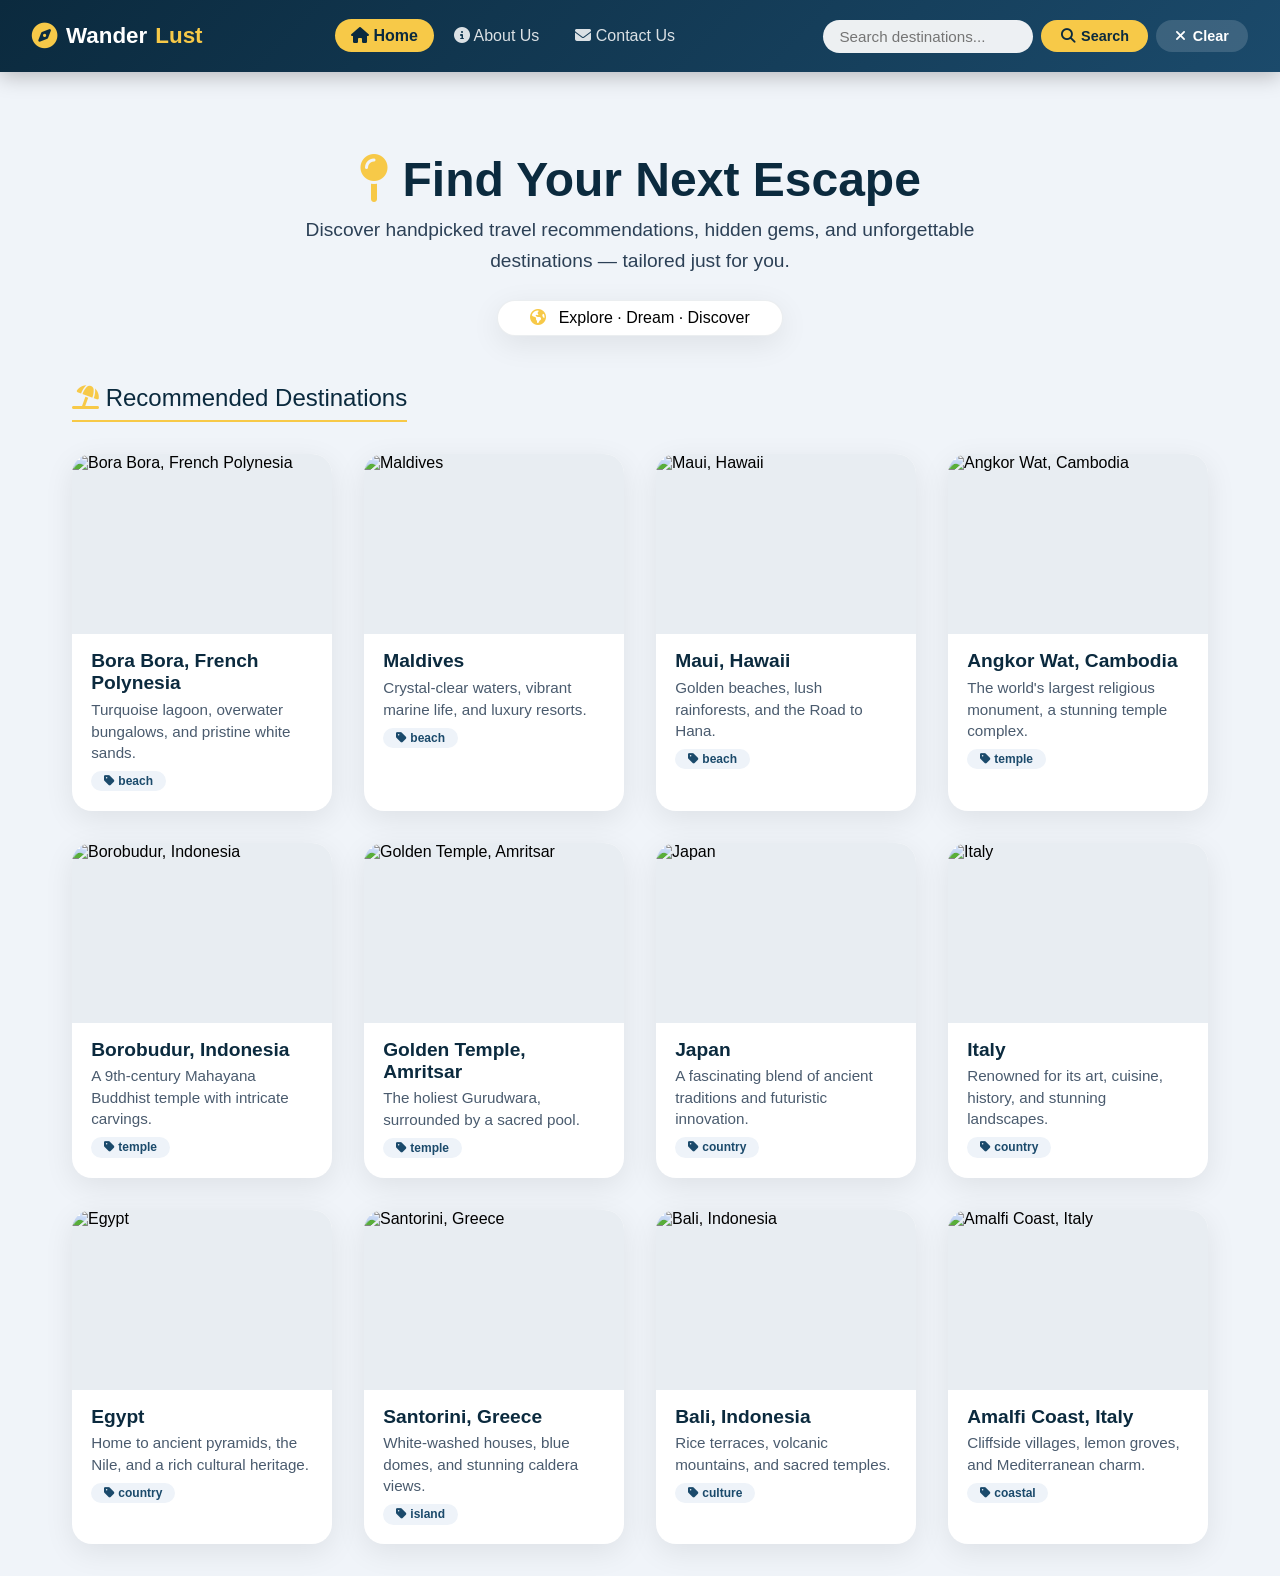
==== index.html @ 75b576cb "Add travel recommendation web application" ====
<!DOCTYPE html>
<html lang="en">
<head>
  <meta charset="UTF-8" />
  <meta name="viewport" content="width=device-width, initial-scale=1.0" />
  <title>WanderLust — Travel Recommendations</title>
  <!-- Font Awesome for icons -->
  <link rel="stylesheet" href="https://cdnjs.cloudflare.com/ajax/libs/font-awesome/6.5.0/css/all.min.css" />
  <style>
    /* ---------- Reset & Base ---------- */
    * { margin: 0; padding: 0; box-sizing: border-box; font-family: 'Segoe UI', Tahoma, Geneva, Verdana, sans-serif; }
    body { background: #f0f4f9; min-height: 100vh; }

    /* ---------- Navigation ---------- */
    .navbar {
      background: linear-gradient(135deg, #0b2a3e 0%, #1b4a6b 100%);
      padding: 0 2rem;
      height: 72px;
      display: flex;
      align-items: center;
      justify-content: space-between;
      box-shadow: 0 4px 20px rgba(0,0,0,0.25);
      position: sticky;
      top: 0;
      z-index: 100;
      flex-wrap: nowrap;
      gap: 1rem;
    }
    .brand {
      display: flex;
      align-items: center;
      gap: 0.5rem;
      color: #fff;
      font-size: 1.4rem;
      font-weight: 700;
      white-space: nowrap;
      flex-shrink: 0;
    }
    .brand i { color: #f7c948; font-size: 1.6rem; }
    .brand span { color: #f7c948; }

    .nav-links {
      display: flex;
      align-items: center;
      gap: 0.25rem;
      list-style: none;
      flex-shrink: 0;
    }
    .nav-links li a {
      color: rgba(255,255,255,0.85);
      text-decoration: none;
      font-size: 1rem;
      font-weight: 500;
      padding: 0.5rem 1rem;
      border-radius: 30px;
      transition: all 0.25s ease;
      cursor: pointer;
      white-space: nowrap;
    }
    .nav-links li a:hover,
    .nav-links li a.active {
      background: #f7c948;
      color: #0b2a3e;
      font-weight: 600;
    }

    .search-area {
      display: flex;
      align-items: center;
      gap: 0.5rem;
      flex-shrink: 0;
      flex-wrap: nowrap;
    }
    .search-area input {
      padding: 0.5rem 1rem;
      border: none;
      border-radius: 30px;
      font-size: 0.95rem;
      width: 210px;
      background: rgba(255,255,255,0.92);
      outline: 2px solid transparent;
      transition: all 0.3s ease;
      color: #1e2a3a;
    }
    .search-area input:focus {
      outline: 2px solid #f7c948;
      background: #ffffff;
      box-shadow: 0 0 12px rgba(247,201,72,0.35);
    }
    .search-area button {
      padding: 0.5rem 1.2rem;
      border: none;
      border-radius: 30px;
      font-size: 0.9rem;
      font-weight: 600;
      cursor: pointer;
      transition: all 0.25s ease;
      white-space: nowrap;
      display: flex;
      align-items: center;
      gap: 0.4rem;
    }
    .btn-search {
      background: #f7c948;
      color: #0b2a3e;
    }
    .btn-search:hover {
      background: #ffd966;
      transform: scale(1.04);
      box-shadow: 0 4px 14px rgba(247,201,72,0.4);
    }
    .btn-clear {
      background: rgba(255,255,255,0.15);
      color: #ffffff;
      border: 1px solid rgba(255,255,255,0.25);
    }
    .btn-clear:hover {
      background: rgba(255,255,255,0.28);
      transform: scale(1.04);
    }

    /* ---------- Page Sections ---------- */
    .page {
      display: none;
      max-width: 1200px;
      margin: 2rem auto;
      padding: 0 2rem;
    }
    .page.active { display: block; }

    .hero {
      text-align: center;
      padding: 3rem 0;
    }
    .hero h1 {
      font-size: 3rem;
      color: #0b2a3e;
      margin-bottom: 0.5rem;
      font-weight: 800;
    }
    .hero h1 i { color: #f7c948; }
    .hero p {
      font-size: 1.2rem;
      color: #2c4056;
      max-width: 700px;
      margin: 0 auto 1.5rem;
      line-height: 1.6;
    }
    .hero .tag {
      background: #ffffff;
      padding: 0.5rem 2rem;
      border-radius: 40px;
      box-shadow: 0 8px 30px rgba(0,0,0,0.08);
      display: inline-block;
      border: 1px solid rgba(11,42,62,0.08);
    }
    .hero .tag i { color: #f7c948; margin-right: 0.5rem; }

    /* About & Contact */
    .about-grid, .contact-grid {
      display: grid;
      grid-template-columns: 1fr 1fr;
      gap: 2rem;
      margin-top: 2rem;
    }
    .about-card, .contact-card {
      background: white;
      padding: 2rem;
      border-radius: 20px;
      box-shadow: 0 8px 30px rgba(0,0,0,0.06);
    }
    .about-card h3, .contact-card h3 {
      color: #0b2a3e;
      margin-bottom: 0.5rem;
      font-size: 1.5rem;
    }
    .about-card p, .contact-card p {
      color: #4a5b6e;
      line-height: 1.6;
    }
    .contact-card a {
      color: #1b4a6b;
      text-decoration: none;
      font-weight: 600;
    }
    .contact-card a:hover { text-decoration: underline; }

    /* Results Grid */
    .results-grid {
      display: grid;
      grid-template-columns: repeat(auto-fill, minmax(260px, 1fr));
      gap: 2rem;
      margin-top: 1.5rem;
    }
    .result-card {
      background: white;
      border-radius: 20px;
      overflow: hidden;
      box-shadow: 0 8px 30px rgba(0,0,0,0.08);
      transition: transform 0.2s ease, box-shadow 0.2s ease;
    }
    .result-card:hover {
      transform: translateY(-6px);
      box-shadow: 0 12px 40px rgba(0,0,0,0.15);
    }
    .result-card img {
      width: 100%;
      height: 180px;
      object-fit: cover;
      display: block;
      background: #e8edf2;
    }
    .result-card .card-body {
      padding: 1rem 1.2rem 1.2rem;
    }
    .result-card .card-body h3 {
      font-size: 1.2rem;
      color: #0b2a3e;
      margin-bottom: 0.3rem;
    }
    .result-card .card-body p {
      font-size: 0.95rem;
      color: #4a5b6e;
      line-height: 1.4;
    }
    .result-card .card-body .tag {
      display: inline-block;
      background: #eef3f9;
      padding: 0.2rem 0.8rem;
      border-radius: 30px;
      font-size: 0.75rem;
      font-weight: 600;
      color: #1b4a6b;
      margin-top: 0.5rem;
    }
    .no-results {
      text-align: center;
      padding: 3rem 0;
      font-size: 1.2rem;
      color: #4a5b6e;
    }
    .no-results i {
      font-size: 2.5rem;
      color: #b0c4d8;
      margin-bottom: 0.5rem;
      display: block;
    }

    .section-title {
      color: #0b2a3e;
      font-weight: 300;
      border-bottom: 2px solid #f7c948;
      padding-bottom: 0.5rem;
      display: inline-block;
      margin-bottom: 0.5rem;
    }

    /* Responsive */
    @media (max-width: 820px) {
      .navbar {
        padding: 0 1rem;
        height: auto;
        min-height: 72px;
        flex-wrap: wrap;
        gap: 0.6rem;
        justify-content: center;
      }
      .brand { flex: 0 0 100%; justify-content: center; }
      .nav-links { flex-wrap: wrap; justify-content: center; gap: 0.1rem; }
      .nav-links li a { font-size: 0.9rem; padding: 0.4rem 0.8rem; }
      .search-area { flex-wrap: wrap; justify-content: center; width: 100%; gap: 0.4rem; }
      .search-area input { width: 100%; max-width: 260px; }
      .search-area button { padding: 0.4rem 1rem; font-size: 0.85rem; }
      .about-grid, .contact-grid { grid-template-columns: 1fr; }
      .hero h1 { font-size: 2.2rem; }
    }
    @media (max-width: 480px) {
      .nav-links li a { font-size: 0.8rem; padding: 0.3rem 0.6rem; }
    }
  </style>
</head>
<body>

<!-- ==================== NAVIGATION ==================== -->
<nav class="navbar">
  <div class="brand">
    <i class="fas fa-compass"></i> Wander<span>Lust</span>
  </div>
  <ul class="nav-links">
    <li><a class="active" data-page="home"><i class="fas fa-home"></i> Home</a></li>
    <li><a data-page="about"><i class="fas fa-info-circle"></i> About Us</a></li>
    <li><a data-page="contact"><i class="fas fa-envelope"></i> Contact Us</a></li>
  </ul>
  <div class="search-area">
    <input type="text" id="searchInput" placeholder="Search destinations..." />
    <button class="btn-search" id="searchBtn"><i class="fas fa-search"></i> Search</button>
    <button class="btn-clear" id="clearBtn"><i class="fas fa-times"></i> Clear</button>
  </div>
</nav>

<!-- ==================== HOME PAGE ==================== -->
<div id="page-home" class="page active">
  <div class="hero">
    <h1><i class="fas fa-map-pin"></i> Find Your Next Escape</h1>
    <p>
      Discover handpicked travel recommendations, hidden gems, and
      unforgettable destinations — tailored just for you.
    </p>
    <div class="tag">
      <i class="fas fa-globe-americas"></i> Explore · Dream · Discover
    </div>
  </div>
  <div>
    <h2 class="section-title"><i class="fas fa-umbrella-beach" style="color:#f7c948;"></i> Recommended Destinations</h2>
    <div id="resultsGrid" class="results-grid"></div>
    <div id="noResults" class="no-results" style="display:none;">
      <i class="fas fa-sad-tear"></i> No destinations match your search.
    </div>
  </div>
</div>

<!-- ==================== ABOUT PAGE ==================== -->
<div id="page-about" class="page">
  <h2 class="section-title"><i class="fas fa-info-circle" style="color:#f7c948;"></i> About Us</h2>
  <div class="about-grid">
    <div class="about-card">
      <h3><i class="fas fa-bullseye" style="color:#f7c948;"></i> Our Mission</h3>
      <p>We believe travel is the best education. Our mission is to curate authentic, inspiring, and diverse travel recommendations so you can explore the world with confidence.</p>
    </div>
    <div class="about-card">
      <h3><i class="fas fa-heart" style="color:#f7c948;"></i> What We Do</h3>
      <p>From tropical beaches to ancient temples and vibrant cities, we handpick destinations that offer unique culture, stunning landscapes, and unforgettable experiences.</p>
    </div>
    <div class="about-card">
      <h3><i class="fas fa-users" style="color:#f7c948;"></i> Our Team</h3>
      <p>We are a passionate group of travelers, writers, and photographers who have explored over 50 countries. We share our insider tips to help you travel smarter.</p>
    </div>
    <div class="about-card">
      <h3><i class="fas fa-globe" style="color:#f7c948;"></i> Sustainability</h3>
      <p>We promote responsible travel that supports local communities and preserves the environment. Every recommendation considers ecological and cultural impact.</p>
    </div>
  </div>
</div>

<!-- ==================== CONTACT PAGE ==================== -->
<div id="page-contact" class="page">
  <h2 class="section-title"><i class="fas fa-envelope" style="color:#f7c948;"></i> Contact Us</h2>
  <div class="contact-grid">
    <div class="contact-card">
      <h3><i class="fas fa-paper-plane" style="color:#f7c948;"></i> Get in Touch</h3>
      <p>Have a question, suggestion, or dream destination you'd like us to feature? We'd love to hear from you!</p>
      <p style="margin-top: 1rem;"><i class="fas fa-envelope" style="color:#f7c948;"></i> <a href="mailto:hello@wanderlust.com">hello@wanderlust.com</a></p>
      <p><i class="fas fa-phone" style="color:#f7c948;"></i> +1 (800) 555‑0199</p>
      <p><i class="fas fa-map-marker-alt" style="color:#f7c948;"></i> 123 Travel Ave, World City</p>
    </div>
    <div class="contact-card">
      <h3><i class="fas fa-clock" style="color:#f7c948;"></i> Office Hours</h3>
      <p><strong>Monday – Friday:</strong> 9:00 AM – 6:00 PM EST</p>
      <p><strong>Saturday:</strong> 10:00 AM – 4:00 PM EST</p>
      <p><strong>Sunday:</strong> Closed (but we're always dreaming!)</p>
      <p style="margin-top: 1rem;"><i class="fas fa-smile" style="color:#f7c948;"></i> Follow us on social media for daily travel inspiration!</p>
    </div>
  </div>
</div>

<!-- ==================== JAVASCRIPT ==================== -->
<script>
  (function() {
    // ---------- DESTINATION DATA (Reliable picsum.photos images) ----------
    const destinations = [
      // Beaches
      { name: "Bora Bora, French Polynesia", description: "Turquoise lagoon, overwater bungalows, and pristine white sands.", category: "beach", image: "https://picsum.photos/seed/borabora/400/250" },
      { name: "Maldives", description: "Crystal-clear waters, vibrant marine life, and luxury resorts.", category: "beach", image: "https://picsum.photos/seed/maldives/400/250" },
      { name: "Maui, Hawaii", description: "Golden beaches, lush rainforests, and the Road to Hana.", category: "beach", image: "https://picsum.photos/seed/maui/400/250" },
      // Temples
      { name: "Angkor Wat, Cambodia", description: "The world's largest religious monument, a stunning temple complex.", category: "temple", image: "https://picsum.photos/seed/angkorwat/400/250" },
      { name: "Borobudur, Indonesia", description: "A 9th-century Mahayana Buddhist temple with intricate carvings.", category: "temple", image: "https://picsum.photos/seed/borobudur/400/250" },
      { name: "Golden Temple, Amritsar", description: "The holiest Gurudwara, surrounded by a sacred pool.", category: "temple", image: "https://picsum.photos/seed/goldentemple/400/250" },
      // Countries
      { name: "Japan", description: "A fascinating blend of ancient traditions and futuristic innovation.", category: "country", image: "https://picsum.photos/seed/japan/400/250" },
      { name: "Italy", description: "Renowned for its art, cuisine, history, and stunning landscapes.", category: "country", image: "https://picsum.photos/seed/italy/400/250" },
      { name: "Egypt", description: "Home to ancient pyramids, the Nile, and a rich cultural heritage.", category: "country", image: "https://picsum.photos/seed/egypt/400/250" },
      // Extra (coastal, islands, etc)
      { name: "Santorini, Greece", description: "White-washed houses, blue domes, and stunning caldera views.", category: "island", image: "https://picsum.photos/seed/santorini/400/250" },
      { name: "Bali, Indonesia", description: "Rice terraces, volcanic mountains, and sacred temples.", category: "culture", image: "https://picsum.photos/seed/bali/400/250" },
      { name: "Amalfi Coast, Italy", description: "Cliffside villages, lemon groves, and Mediterranean charm.", category: "coastal", image: "https://picsum.photos/seed/amalfi/400/250" }
    ];

    // DOM refs
    const grid = document.getElementById('resultsGrid');
    const noResults = document.getElementById('noResults');
    const searchInput = document.getElementById('searchInput');
    const searchBtn = document.getElementById('searchBtn');
    const clearBtn = document.getElementById('clearBtn');

    // Page navigation
    const navLinks = document.querySelectorAll('.nav-links a');
    const pages = {
      home: document.getElementById('page-home'),
      about: document.getElementById('page-about'),
      contact: document.getElementById('page-contact')
    };

    navLinks.forEach(link => {
      link.addEventListener('click', function(e) {
        e.preventDefault();
        const page = this.dataset.page;
        // Update active class
        navLinks.forEach(l => l.classList.remove('active'));
        this.classList.add('active');
        // Show correct page
        Object.keys(pages).forEach(key => {
          pages[key].classList.toggle('active', key === page);
        });
        // Re-render results if on home page, clear if on other pages
        if (page === 'home') {
          renderResults(searchInput.value);
        } else {
          grid.innerHTML = '';
          noResults.style.display = 'none';
        }
      });
    });

    // ---------- Render Function ----------
    function renderResults(filterText = '') {
      const query = filterText.trim().toLowerCase();
      let filtered = destinations;

      if (query !== '') {
        filtered = destinations.filter(d =>
          d.name.toLowerCase().includes(query) ||
          d.category.toLowerCase().includes(query) ||
          d.description.toLowerCase().includes(query)
        );
      }

      grid.innerHTML = '';

      if (filtered.length === 0) {
        noResults.style.display = 'block';
        return;
      }
      noResults.style.display = 'none';

      filtered.forEach(dest => {
        const card = document.createElement('div');
        card.className = 'result-card';
        card.innerHTML = `
          <img src="${dest.image}" alt="${dest.name}" loading="lazy" />
          <div class="card-body">
            <h3>${dest.name}</h3>
            <p>${dest.description}</p>
            <span class="tag"><i class="fas fa-tag"></i> ${dest.category}</span>
          </div>
        `;
        grid.appendChild(card);
      });
    }

    // ---------- Search / Clear ----------
    function performSearch() {
      const homePage = document.getElementById('page-home');
      if (!homePage.classList.contains('active')) {
        // Auto-switch to home page if search is triggered from About/Contact
        navLinks.forEach(l => l.classList.remove('active'));
        document.querySelector('.nav-links a[data-page="home"]').classList.add('active');
        Object.keys(pages).forEach(key => {
          pages[key].classList.toggle('active', key === 'home');
        });
      }
      renderResults(searchInput.value);
    }

    function clearSearch() {
      searchInput.value = '';
      renderResults('');
      searchInput.focus();
    }

    searchBtn.addEventListener('click', performSearch);
    clearBtn.addEventListener('click', clearSearch);
    searchInput.addEventListener('keydown', function(e) {
      if (e.key === 'Enter') {
        e.preventDefault();
        performSearch();
      }
    });

    // ---------- Initial Render ----------
    renderResults('');
  })();
</script>
</body>
</html>
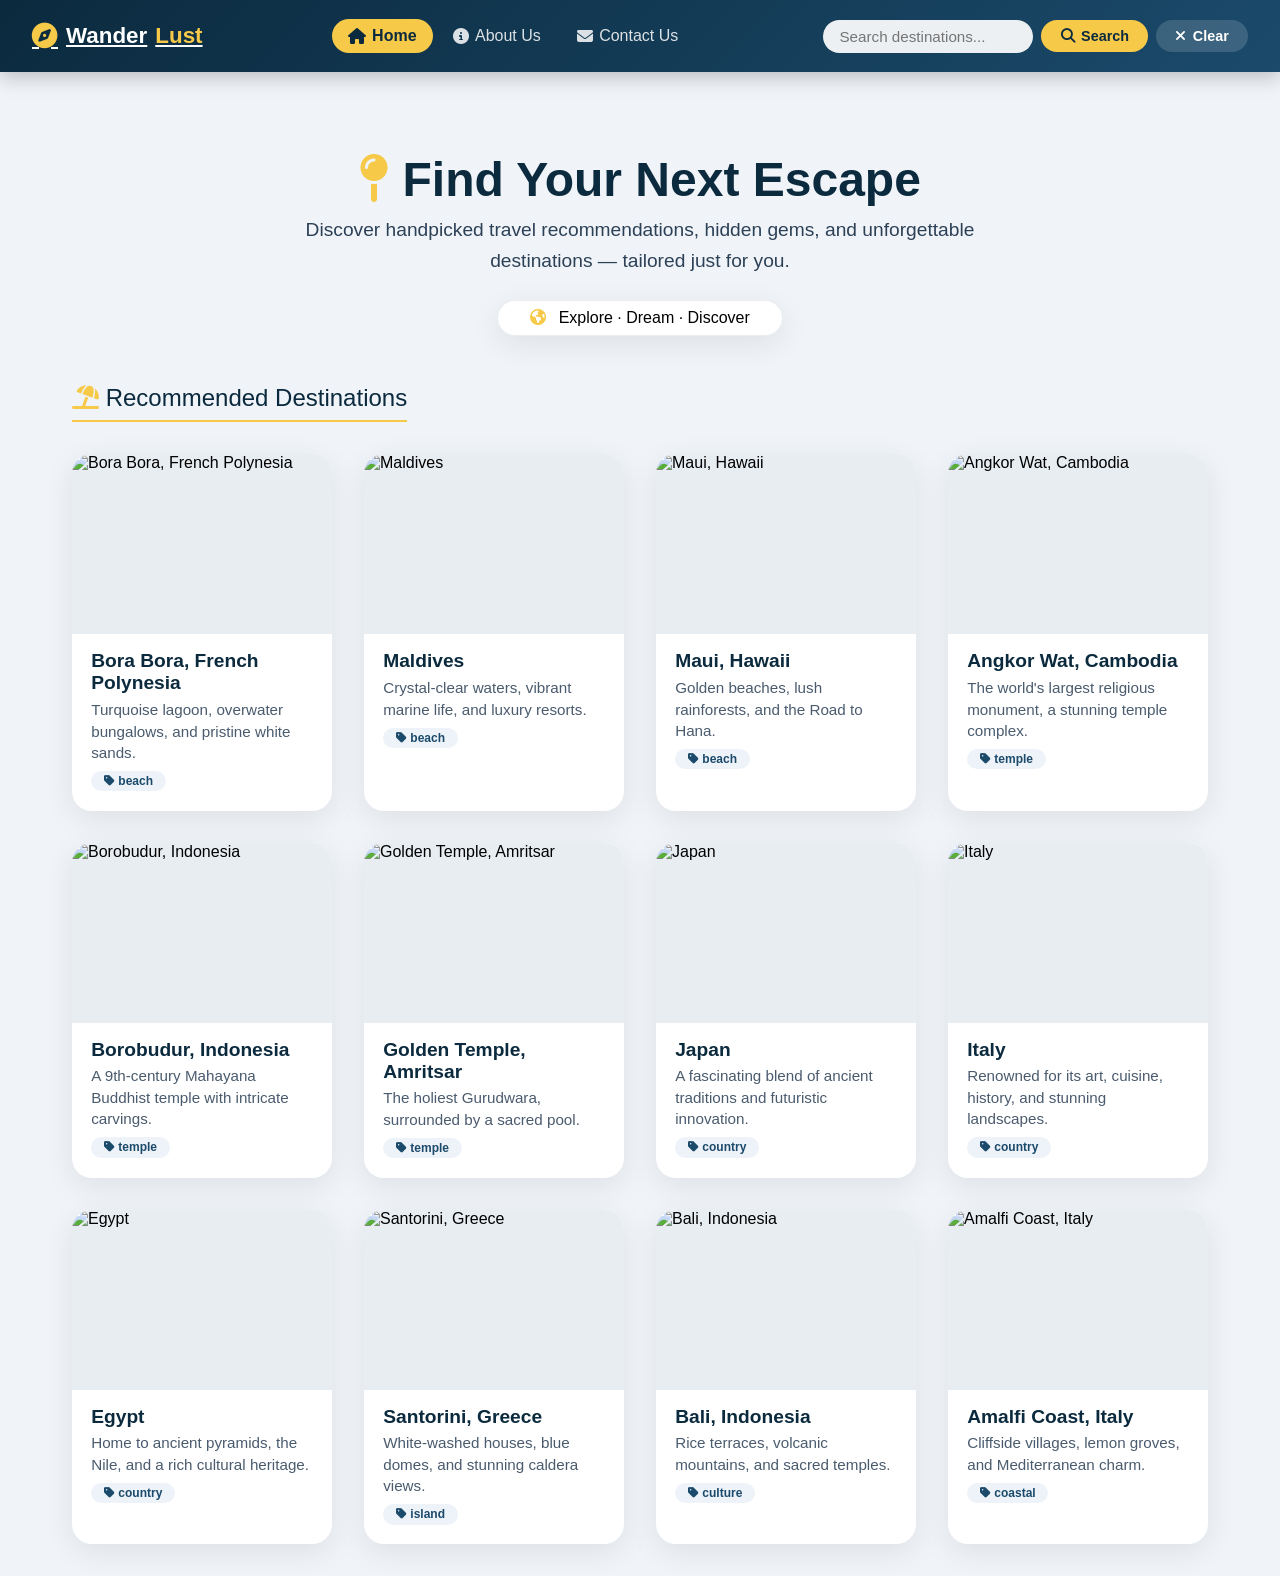
==== commit 8c9b700a: "Split single-page app into separate pages - Extract shared styles into styles.css - index.html: home" ====
--- a/index.html
+++ b/index.html
@@ -4,292 +4,19 @@
   <meta charset="UTF-8" />
   <meta name="viewport" content="width=device-width, initial-scale=1.0" />
   <title>WanderLust — Travel Recommendations</title>
-  <!-- Font Awesome for icons -->
   <link rel="stylesheet" href="https://cdnjs.cloudflare.com/ajax/libs/font-awesome/6.5.0/css/all.min.css" />
-  <style>
-    /* ---------- Reset & Base ---------- */
-    * { margin: 0; padding: 0; box-sizing: border-box; font-family: 'Segoe UI', Tahoma, Geneva, Verdana, sans-serif; }
-    body { background: #f0f4f9; min-height: 100vh; }
-
-    /* ---------- Navigation ---------- */
-    .navbar {
-      background: linear-gradient(135deg, #0b2a3e 0%, #1b4a6b 100%);
-      padding: 0 2rem;
-      height: 72px;
-      display: flex;
-      align-items: center;
-      justify-content: space-between;
-      box-shadow: 0 4px 20px rgba(0,0,0,0.25);
-      position: sticky;
-      top: 0;
-      z-index: 100;
-      flex-wrap: nowrap;
-      gap: 1rem;
-    }
-    .brand {
-      display: flex;
-      align-items: center;
-      gap: 0.5rem;
-      color: #fff;
-      font-size: 1.4rem;
-      font-weight: 700;
-      white-space: nowrap;
-      flex-shrink: 0;
-    }
-    .brand i { color: #f7c948; font-size: 1.6rem; }
-    .brand span { color: #f7c948; }
-
-    .nav-links {
-      display: flex;
-      align-items: center;
-      gap: 0.25rem;
-      list-style: none;
-      flex-shrink: 0;
-    }
-    .nav-links li a {
-      color: rgba(255,255,255,0.85);
-      text-decoration: none;
-      font-size: 1rem;
-      font-weight: 500;
-      padding: 0.5rem 1rem;
-      border-radius: 30px;
-      transition: all 0.25s ease;
-      cursor: pointer;
-      white-space: nowrap;
-    }
-    .nav-links li a:hover,
-    .nav-links li a.active {
-      background: #f7c948;
-      color: #0b2a3e;
-      font-weight: 600;
-    }
-
-    .search-area {
-      display: flex;
-      align-items: center;
-      gap: 0.5rem;
-      flex-shrink: 0;
-      flex-wrap: nowrap;
-    }
-    .search-area input {
-      padding: 0.5rem 1rem;
-      border: none;
-      border-radius: 30px;
-      font-size: 0.95rem;
-      width: 210px;
-      background: rgba(255,255,255,0.92);
-      outline: 2px solid transparent;
-      transition: all 0.3s ease;
-      color: #1e2a3a;
-    }
-    .search-area input:focus {
-      outline: 2px solid #f7c948;
-      background: #ffffff;
-      box-shadow: 0 0 12px rgba(247,201,72,0.35);
-    }
-    .search-area button {
-      padding: 0.5rem 1.2rem;
-      border: none;
-      border-radius: 30px;
-      font-size: 0.9rem;
-      font-weight: 600;
-      cursor: pointer;
-      transition: all 0.25s ease;
-      white-space: nowrap;
-      display: flex;
-      align-items: center;
-      gap: 0.4rem;
-    }
-    .btn-search {
-      background: #f7c948;
-      color: #0b2a3e;
-    }
-    .btn-search:hover {
-      background: #ffd966;
-      transform: scale(1.04);
-      box-shadow: 0 4px 14px rgba(247,201,72,0.4);
-    }
-    .btn-clear {
-      background: rgba(255,255,255,0.15);
-      color: #ffffff;
-      border: 1px solid rgba(255,255,255,0.25);
-    }
-    .btn-clear:hover {
-      background: rgba(255,255,255,0.28);
-      transform: scale(1.04);
-    }
-
-    /* ---------- Page Sections ---------- */
-    .page {
-      display: none;
-      max-width: 1200px;
-      margin: 2rem auto;
-      padding: 0 2rem;
-    }
-    .page.active { display: block; }
-
-    .hero {
-      text-align: center;
-      padding: 3rem 0;
-    }
-    .hero h1 {
-      font-size: 3rem;
-      color: #0b2a3e;
-      margin-bottom: 0.5rem;
-      font-weight: 800;
-    }
-    .hero h1 i { color: #f7c948; }
-    .hero p {
-      font-size: 1.2rem;
-      color: #2c4056;
-      max-width: 700px;
-      margin: 0 auto 1.5rem;
-      line-height: 1.6;
-    }
-    .hero .tag {
-      background: #ffffff;
-      padding: 0.5rem 2rem;
-      border-radius: 40px;
-      box-shadow: 0 8px 30px rgba(0,0,0,0.08);
-      display: inline-block;
-      border: 1px solid rgba(11,42,62,0.08);
-    }
-    .hero .tag i { color: #f7c948; margin-right: 0.5rem; }
-
-    /* About & Contact */
-    .about-grid, .contact-grid {
-      display: grid;
-      grid-template-columns: 1fr 1fr;
-      gap: 2rem;
-      margin-top: 2rem;
-    }
-    .about-card, .contact-card {
-      background: white;
-      padding: 2rem;
-      border-radius: 20px;
-      box-shadow: 0 8px 30px rgba(0,0,0,0.06);
-    }
-    .about-card h3, .contact-card h3 {
-      color: #0b2a3e;
-      margin-bottom: 0.5rem;
-      font-size: 1.5rem;
-    }
-    .about-card p, .contact-card p {
-      color: #4a5b6e;
-      line-height: 1.6;
-    }
-    .contact-card a {
-      color: #1b4a6b;
-      text-decoration: none;
-      font-weight: 600;
-    }
-    .contact-card a:hover { text-decoration: underline; }
-
-    /* Results Grid */
-    .results-grid {
-      display: grid;
-      grid-template-columns: repeat(auto-fill, minmax(260px, 1fr));
-      gap: 2rem;
-      margin-top: 1.5rem;
-    }
-    .result-card {
-      background: white;
-      border-radius: 20px;
-      overflow: hidden;
-      box-shadow: 0 8px 30px rgba(0,0,0,0.08);
-      transition: transform 0.2s ease, box-shadow 0.2s ease;
-    }
-    .result-card:hover {
-      transform: translateY(-6px);
-      box-shadow: 0 12px 40px rgba(0,0,0,0.15);
-    }
-    .result-card img {
-      width: 100%;
-      height: 180px;
-      object-fit: cover;
-      display: block;
-      background: #e8edf2;
-    }
-    .result-card .card-body {
-      padding: 1rem 1.2rem 1.2rem;
-    }
-    .result-card .card-body h3 {
-      font-size: 1.2rem;
-      color: #0b2a3e;
-      margin-bottom: 0.3rem;
-    }
-    .result-card .card-body p {
-      font-size: 0.95rem;
-      color: #4a5b6e;
-      line-height: 1.4;
-    }
-    .result-card .card-body .tag {
-      display: inline-block;
-      background: #eef3f9;
-      padding: 0.2rem 0.8rem;
-      border-radius: 30px;
-      font-size: 0.75rem;
-      font-weight: 600;
-      color: #1b4a6b;
-      margin-top: 0.5rem;
-    }
-    .no-results {
-      text-align: center;
-      padding: 3rem 0;
-      font-size: 1.2rem;
-      color: #4a5b6e;
-    }
-    .no-results i {
-      font-size: 2.5rem;
-      color: #b0c4d8;
-      margin-bottom: 0.5rem;
-      display: block;
-    }
-
-    .section-title {
-      color: #0b2a3e;
-      font-weight: 300;
-      border-bottom: 2px solid #f7c948;
-      padding-bottom: 0.5rem;
-      display: inline-block;
-      margin-bottom: 0.5rem;
-    }
-
-    /* Responsive */
-    @media (max-width: 820px) {
-      .navbar {
-        padding: 0 1rem;
-        height: auto;
-        min-height: 72px;
-        flex-wrap: wrap;
-        gap: 0.6rem;
-        justify-content: center;
-      }
-      .brand { flex: 0 0 100%; justify-content: center; }
-      .nav-links { flex-wrap: wrap; justify-content: center; gap: 0.1rem; }
-      .nav-links li a { font-size: 0.9rem; padding: 0.4rem 0.8rem; }
-      .search-area { flex-wrap: wrap; justify-content: center; width: 100%; gap: 0.4rem; }
-      .search-area input { width: 100%; max-width: 260px; }
-      .search-area button { padding: 0.4rem 1rem; font-size: 0.85rem; }
-      .about-grid, .contact-grid { grid-template-columns: 1fr; }
-      .hero h1 { font-size: 2.2rem; }
-    }
-    @media (max-width: 480px) {
-      .nav-links li a { font-size: 0.8rem; padding: 0.3rem 0.6rem; }
-    }
-  </style>
+  <link rel="stylesheet" href="styles.css" />
 </head>
 <body>
 
-<!-- ==================== NAVIGATION ==================== -->
 <nav class="navbar">
-  <div class="brand">
+  <a href="index.html" class="brand">
     <i class="fas fa-compass"></i> Wander<span>Lust</span>
-  </div>
+  </a>
   <ul class="nav-links">
-    <li><a class="active" data-page="home"><i class="fas fa-home"></i> Home</a></li>
-    <li><a data-page="about"><i class="fas fa-info-circle"></i> About Us</a></li>
-    <li><a data-page="contact"><i class="fas fa-envelope"></i> Contact Us</a></li>
+    <li><a class="active" href="index.html"><i class="fas fa-home"></i> Home</a></li>
+    <li><a href="about.html"><i class="fas fa-info-circle"></i> About Us</a></li>
+    <li><a href="contact.html"><i class="fas fa-envelope"></i> Contact Us</a></li>
   </ul>
   <div class="search-area">
     <input type="text" id="searchInput" placeholder="Search destinations..." />
@@ -298,9 +25,8 @@
   </div>
 </nav>
 
-<!-- ==================== HOME PAGE ==================== -->
-<div id="page-home" class="page active">
-  <div class="hero">
+<main class="page">
+  <section class="hero">
     <h1><i class="fas fa-map-pin"></i> Find Your Next Escape</h1>
     <p>
       Discover handpicked travel recommendations, hidden gems, and
@@ -309,131 +35,47 @@
     <div class="tag">
       <i class="fas fa-globe-americas"></i> Explore · Dream · Discover
     </div>
-  </div>
-  <div>
+  </section>
+
+  <section>
     <h2 class="section-title"><i class="fas fa-umbrella-beach" style="color:#f7c948;"></i> Recommended Destinations</h2>
     <div id="resultsGrid" class="results-grid"></div>
     <div id="noResults" class="no-results" style="display:none;">
       <i class="fas fa-sad-tear"></i> No destinations match your search.
     </div>
-  </div>
-</div>
+  </section>
+</main>
 
-<!-- ==================== ABOUT PAGE ==================== -->
-<div id="page-about" class="page">
-  <h2 class="section-title"><i class="fas fa-info-circle" style="color:#f7c948;"></i> About Us</h2>
-  <div class="about-grid">
-    <div class="about-card">
-      <h3><i class="fas fa-bullseye" style="color:#f7c948;"></i> Our Mission</h3>
-      <p>We believe travel is the best education. Our mission is to curate authentic, inspiring, and diverse travel recommendations so you can explore the world with confidence.</p>
-    </div>
-    <div class="about-card">
-      <h3><i class="fas fa-heart" style="color:#f7c948;"></i> What We Do</h3>
-      <p>From tropical beaches to ancient temples and vibrant cities, we handpick destinations that offer unique culture, stunning landscapes, and unforgettable experiences.</p>
-    </div>
-    <div class="about-card">
-      <h3><i class="fas fa-users" style="color:#f7c948;"></i> Our Team</h3>
-      <p>We are a passionate group of travelers, writers, and photographers who have explored over 50 countries. We share our insider tips to help you travel smarter.</p>
-    </div>
-    <div class="about-card">
-      <h3><i class="fas fa-globe" style="color:#f7c948;"></i> Sustainability</h3>
-      <p>We promote responsible travel that supports local communities and preserves the environment. Every recommendation considers ecological and cultural impact.</p>
-    </div>
-  </div>
-</div>
-
-<!-- ==================== CONTACT PAGE ==================== -->
-<div id="page-contact" class="page">
-  <h2 class="section-title"><i class="fas fa-envelope" style="color:#f7c948;"></i> Contact Us</h2>
-  <div class="contact-grid">
-    <div class="contact-card">
-      <h3><i class="fas fa-paper-plane" style="color:#f7c948;"></i> Get in Touch</h3>
-      <p>Have a question, suggestion, or dream destination you'd like us to feature? We'd love to hear from you!</p>
-      <p style="margin-top: 1rem;"><i class="fas fa-envelope" style="color:#f7c948;"></i> <a href="mailto:hello@wanderlust.com">hello@wanderlust.com</a></p>
-      <p><i class="fas fa-phone" style="color:#f7c948;"></i> +1 (800) 555‑0199</p>
-      <p><i class="fas fa-map-marker-alt" style="color:#f7c948;"></i> 123 Travel Ave, World City</p>
-    </div>
-    <div class="contact-card">
-      <h3><i class="fas fa-clock" style="color:#f7c948;"></i> Office Hours</h3>
-      <p><strong>Monday – Friday:</strong> 9:00 AM – 6:00 PM EST</p>
-      <p><strong>Saturday:</strong> 10:00 AM – 4:00 PM EST</p>
-      <p><strong>Sunday:</strong> Closed (but we're always dreaming!)</p>
-      <p style="margin-top: 1rem;"><i class="fas fa-smile" style="color:#f7c948;"></i> Follow us on social media for daily travel inspiration!</p>
-    </div>
-  </div>
-</div>
-
-<!-- ==================== JAVASCRIPT ==================== -->
 <script>
   (function() {
-    // ---------- DESTINATION DATA (Reliable picsum.photos images) ----------
     const destinations = [
-      // Beaches
       { name: "Bora Bora, French Polynesia", description: "Turquoise lagoon, overwater bungalows, and pristine white sands.", category: "beach", image: "https://picsum.photos/seed/borabora/400/250" },
       { name: "Maldives", description: "Crystal-clear waters, vibrant marine life, and luxury resorts.", category: "beach", image: "https://picsum.photos/seed/maldives/400/250" },
       { name: "Maui, Hawaii", description: "Golden beaches, lush rainforests, and the Road to Hana.", category: "beach", image: "https://picsum.photos/seed/maui/400/250" },
-      // Temples
       { name: "Angkor Wat, Cambodia", description: "The world's largest religious monument, a stunning temple complex.", category: "temple", image: "https://picsum.photos/seed/angkorwat/400/250" },
       { name: "Borobudur, Indonesia", description: "A 9th-century Mahayana Buddhist temple with intricate carvings.", category: "temple", image: "https://picsum.photos/seed/borobudur/400/250" },
       { name: "Golden Temple, Amritsar", description: "The holiest Gurudwara, surrounded by a sacred pool.", category: "temple", image: "https://picsum.photos/seed/goldentemple/400/250" },
-      // Countries
       { name: "Japan", description: "A fascinating blend of ancient traditions and futuristic innovation.", category: "country", image: "https://picsum.photos/seed/japan/400/250" },
       { name: "Italy", description: "Renowned for its art, cuisine, history, and stunning landscapes.", category: "country", image: "https://picsum.photos/seed/italy/400/250" },
       { name: "Egypt", description: "Home to ancient pyramids, the Nile, and a rich cultural heritage.", category: "country", image: "https://picsum.photos/seed/egypt/400/250" },
-      // Extra (coastal, islands, etc)
       { name: "Santorini, Greece", description: "White-washed houses, blue domes, and stunning caldera views.", category: "island", image: "https://picsum.photos/seed/santorini/400/250" },
       { name: "Bali, Indonesia", description: "Rice terraces, volcanic mountains, and sacred temples.", category: "culture", image: "https://picsum.photos/seed/bali/400/250" },
       { name: "Amalfi Coast, Italy", description: "Cliffside villages, lemon groves, and Mediterranean charm.", category: "coastal", image: "https://picsum.photos/seed/amalfi/400/250" }
     ];
 
-    // DOM refs
     const grid = document.getElementById('resultsGrid');
     const noResults = document.getElementById('noResults');
     const searchInput = document.getElementById('searchInput');
     const searchBtn = document.getElementById('searchBtn');
     const clearBtn = document.getElementById('clearBtn');
 
-    // Page navigation
-    const navLinks = document.querySelectorAll('.nav-links a');
-    const pages = {
-      home: document.getElementById('page-home'),
-      about: document.getElementById('page-about'),
-      contact: document.getElementById('page-contact')
-    };
-
-    navLinks.forEach(link => {
-      link.addEventListener('click', function(e) {
-        e.preventDefault();
-        const page = this.dataset.page;
-        // Update active class
-        navLinks.forEach(l => l.classList.remove('active'));
-        this.classList.add('active');
-        // Show correct page
-        Object.keys(pages).forEach(key => {
-          pages[key].classList.toggle('active', key === page);
-        });
-        // Re-render results if on home page, clear if on other pages
-        if (page === 'home') {
-          renderResults(searchInput.value);
-        } else {
-          grid.innerHTML = '';
-          noResults.style.display = 'none';
-        }
-      });
-    });
-
-    // ---------- Render Function ----------
     function renderResults(filterText = '') {
       const query = filterText.trim().toLowerCase();
-      let filtered = destinations;
-
-      if (query !== '') {
-        filtered = destinations.filter(d =>
-          d.name.toLowerCase().includes(query) ||
-          d.category.toLowerCase().includes(query) ||
-          d.description.toLowerCase().includes(query)
-        );
-      }
+      const filtered = query === '' ? destinations : destinations.filter(d =>
+        d.name.toLowerCase().includes(query) ||
+        d.category.toLowerCase().includes(query) ||
+        d.description.toLowerCase().includes(query)
+      );
 
       grid.innerHTML = '';
 
@@ -458,17 +100,7 @@
       });
     }
 
-    // ---------- Search / Clear ----------
     function performSearch() {
-      const homePage = document.getElementById('page-home');
-      if (!homePage.classList.contains('active')) {
-        // Auto-switch to home page if search is triggered from About/Contact
-        navLinks.forEach(l => l.classList.remove('active'));
-        document.querySelector('.nav-links a[data-page="home"]').classList.add('active');
-        Object.keys(pages).forEach(key => {
-          pages[key].classList.toggle('active', key === 'home');
-        });
-      }
       renderResults(searchInput.value);
     }
 
@@ -487,9 +119,13 @@
       }
     });
 
-    // ---------- Initial Render ----------
-    renderResults('');
+    const params = new URLSearchParams(window.location.search);
+    const q = params.get('q');
+    if (q) {
+      searchInput.value = q;
+    }
+    renderResults(searchInput.value);
   })();
 </script>
 </body>
-</html>+</html>
--- a/styles.css
+++ b/styles.css
@@ -0,0 +1,271 @@
+/* ---------- Reset & Base ---------- */
+* { margin: 0; padding: 0; box-sizing: border-box; font-family: 'Segoe UI', Tahoma, Geneva, Verdana, sans-serif; }
+body { background: #f0f4f9; min-height: 100vh; }
+
+/* ---------- Navigation ---------- */
+.navbar {
+  background: linear-gradient(135deg, #0b2a3e 0%, #1b4a6b 100%);
+  padding: 0 2rem;
+  height: 72px;
+  display: flex;
+  align-items: center;
+  justify-content: space-between;
+  box-shadow: 0 4px 20px rgba(0,0,0,0.25);
+  position: sticky;
+  top: 0;
+  z-index: 100;
+  flex-wrap: nowrap;
+  gap: 1rem;
+}
+.brand {
+  display: flex;
+  align-items: center;
+  gap: 0.5rem;
+  color: #fff;
+  font-size: 1.4rem;
+  font-weight: 700;
+  white-space: nowrap;
+  flex-shrink: 0;
+}
+.brand i { color: #f7c948; font-size: 1.6rem; }
+.brand span { color: #f7c948; }
+
+.nav-links {
+  display: flex;
+  align-items: center;
+  gap: 0.25rem;
+  list-style: none;
+  flex-shrink: 0;
+}
+.nav-links li a {
+  color: rgba(255,255,255,0.85);
+  text-decoration: none;
+  font-size: 1rem;
+  font-weight: 500;
+  padding: 0.5rem 1rem;
+  border-radius: 30px;
+  transition: all 0.25s ease;
+  cursor: pointer;
+  white-space: nowrap;
+  display: inline-flex;
+  align-items: center;
+  gap: 0.4rem;
+}
+.nav-links li a:hover,
+.nav-links li a.active {
+  background: #f7c948;
+  color: #0b2a3e;
+  font-weight: 600;
+}
+
+.search-area {
+  display: flex;
+  align-items: center;
+  gap: 0.5rem;
+  flex-shrink: 0;
+  flex-wrap: nowrap;
+}
+.search-area input {
+  padding: 0.5rem 1rem;
+  border: none;
+  border-radius: 30px;
+  font-size: 0.95rem;
+  width: 210px;
+  background: rgba(255,255,255,0.92);
+  outline: 2px solid transparent;
+  transition: all 0.3s ease;
+  color: #1e2a3a;
+}
+.search-area input:focus {
+  outline: 2px solid #f7c948;
+  background: #ffffff;
+  box-shadow: 0 0 12px rgba(247,201,72,0.35);
+}
+.search-area button {
+  padding: 0.5rem 1.2rem;
+  border: none;
+  border-radius: 30px;
+  font-size: 0.9rem;
+  font-weight: 600;
+  cursor: pointer;
+  transition: all 0.25s ease;
+  white-space: nowrap;
+  display: flex;
+  align-items: center;
+  gap: 0.4rem;
+}
+.btn-search {
+  background: #f7c948;
+  color: #0b2a3e;
+}
+.btn-search:hover {
+  background: #ffd966;
+  transform: scale(1.04);
+  box-shadow: 0 4px 14px rgba(247,201,72,0.4);
+}
+.btn-clear {
+  background: rgba(255,255,255,0.15);
+  color: #ffffff;
+  border: 1px solid rgba(255,255,255,0.25);
+}
+.btn-clear:hover {
+  background: rgba(255,255,255,0.28);
+  transform: scale(1.04);
+}
+
+/* ---------- Page Container ---------- */
+.page {
+  max-width: 1200px;
+  margin: 2rem auto;
+  padding: 0 2rem;
+}
+
+.hero {
+  text-align: center;
+  padding: 3rem 0;
+}
+.hero h1 {
+  font-size: 3rem;
+  color: #0b2a3e;
+  margin-bottom: 0.5rem;
+  font-weight: 800;
+}
+.hero h1 i { color: #f7c948; }
+.hero p {
+  font-size: 1.2rem;
+  color: #2c4056;
+  max-width: 700px;
+  margin: 0 auto 1.5rem;
+  line-height: 1.6;
+}
+.hero .tag {
+  background: #ffffff;
+  padding: 0.5rem 2rem;
+  border-radius: 40px;
+  box-shadow: 0 8px 30px rgba(0,0,0,0.08);
+  display: inline-block;
+  border: 1px solid rgba(11,42,62,0.08);
+}
+.hero .tag i { color: #f7c948; margin-right: 0.5rem; }
+
+/* About & Contact */
+.about-grid, .contact-grid {
+  display: grid;
+  grid-template-columns: 1fr 1fr;
+  gap: 2rem;
+  margin-top: 2rem;
+}
+.about-card, .contact-card {
+  background: white;
+  padding: 2rem;
+  border-radius: 20px;
+  box-shadow: 0 8px 30px rgba(0,0,0,0.06);
+}
+.about-card h3, .contact-card h3 {
+  color: #0b2a3e;
+  margin-bottom: 0.5rem;
+  font-size: 1.5rem;
+}
+.about-card p, .contact-card p {
+  color: #4a5b6e;
+  line-height: 1.6;
+}
+.contact-card a {
+  color: #1b4a6b;
+  text-decoration: none;
+  font-weight: 600;
+}
+.contact-card a:hover { text-decoration: underline; }
+
+/* Results Grid */
+.results-grid {
+  display: grid;
+  grid-template-columns: repeat(auto-fill, minmax(260px, 1fr));
+  gap: 2rem;
+  margin-top: 1.5rem;
+}
+.result-card {
+  background: white;
+  border-radius: 20px;
+  overflow: hidden;
+  box-shadow: 0 8px 30px rgba(0,0,0,0.08);
+  transition: transform 0.2s ease, box-shadow 0.2s ease;
+}
+.result-card:hover {
+  transform: translateY(-6px);
+  box-shadow: 0 12px 40px rgba(0,0,0,0.15);
+}
+.result-card img {
+  width: 100%;
+  height: 180px;
+  object-fit: cover;
+  display: block;
+  background: #e8edf2;
+}
+.result-card .card-body {
+  padding: 1rem 1.2rem 1.2rem;
+}
+.result-card .card-body h3 {
+  font-size: 1.2rem;
+  color: #0b2a3e;
+  margin-bottom: 0.3rem;
+}
+.result-card .card-body p {
+  font-size: 0.95rem;
+  color: #4a5b6e;
+  line-height: 1.4;
+}
+.result-card .card-body .tag {
+  display: inline-block;
+  background: #eef3f9;
+  padding: 0.2rem 0.8rem;
+  border-radius: 30px;
+  font-size: 0.75rem;
+  font-weight: 600;
+  color: #1b4a6b;
+  margin-top: 0.5rem;
+}
+.no-results {
+  text-align: center;
+  padding: 3rem 0;
+  font-size: 1.2rem;
+  color: #4a5b6e;
+}
+.no-results i {
+  font-size: 2.5rem;
+  color: #b0c4d8;
+  margin-bottom: 0.5rem;
+  display: block;
+}
+
+.section-title {
+  color: #0b2a3e;
+  font-weight: 300;
+  border-bottom: 2px solid #f7c948;
+  padding-bottom: 0.5rem;
+  display: inline-block;
+  margin-bottom: 0.5rem;
+}
+
+/* Responsive */
+@media (max-width: 820px) {
+  .navbar {
+    padding: 0 1rem;
+    height: auto;
+    min-height: 72px;
+    flex-wrap: wrap;
+    gap: 0.6rem;
+    justify-content: center;
+  }
+  .brand { flex: 0 0 100%; justify-content: center; }
+  .nav-links { flex-wrap: wrap; justify-content: center; gap: 0.1rem; }
+  .nav-links li a { font-size: 0.9rem; padding: 0.4rem 0.8rem; }
+  .search-area { flex-wrap: wrap; justify-content: center; width: 100%; gap: 0.4rem; }
+  .search-area input { width: 100%; max-width: 260px; }
+  .search-area button { padding: 0.4rem 1rem; font-size: 0.85rem; }
+  .about-grid, .contact-grid { grid-template-columns: 1fr; }
+  .hero h1 { font-size: 2.2rem; }
+}
+@media (max-width: 480px) {
+  .nav-links li a { font-size: 0.8rem; padding: 0.3rem 0.6rem; }
+}
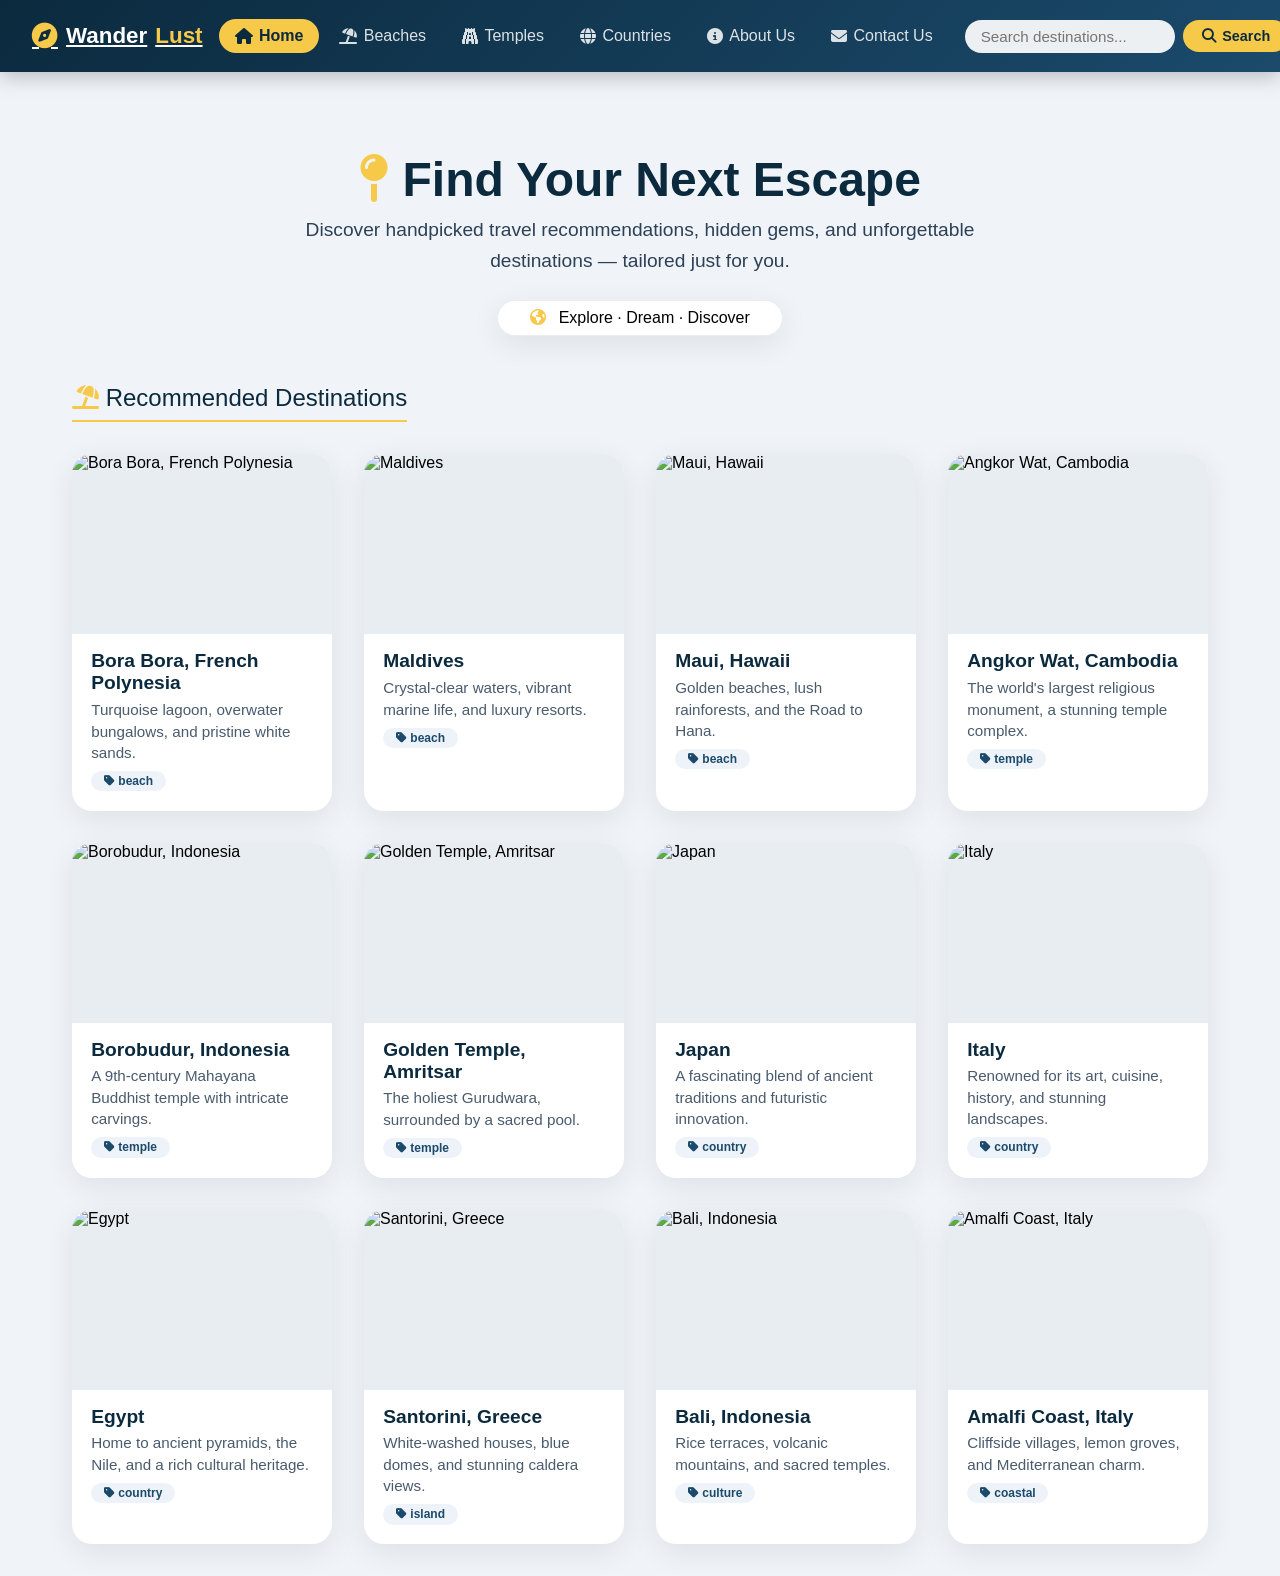
==== commit 2a224be5: "Add assignment rubric requirements - Add email form with validation to Contact Us page - Create dedi" ====
--- a/index.html
+++ b/index.html
@@ -15,6 +15,9 @@
   </a>
   <ul class="nav-links">
     <li><a class="active" href="index.html"><i class="fas fa-home"></i> Home</a></li>
+    <li><a href="beaches.html"><i class="fas fa-umbrella-beach"></i> Beaches</a></li>
+    <li><a href="temples.html"><i class="fas fa-gopuram"></i> Temples</a></li>
+    <li><a href="countries.html"><i class="fas fa-globe"></i> Countries</a></li>
     <li><a href="about.html"><i class="fas fa-info-circle"></i> About Us</a></li>
     <li><a href="contact.html"><i class="fas fa-envelope"></i> Contact Us</a></li>
   </ul>
--- a/styles.css
+++ b/styles.css
@@ -201,6 +201,14 @@
   object-fit: cover;
   display: block;
   background: #e8edf2;
+}
+.card-images {
+  display: grid;
+  grid-template-columns: 1fr 1fr;
+  gap: 2px;
+}
+.card-images img {
+  height: 140px;
 }
 .result-card .card-body {
   padding: 1rem 1.2rem 1.2rem;
@@ -266,6 +274,103 @@
   .about-grid, .contact-grid { grid-template-columns: 1fr; }
   .hero h1 { font-size: 2.2rem; }
 }
+/* ---------- Forms ---------- */
+.contact-form {
+  background: white;
+  padding: 2rem;
+  border-radius: 20px;
+  box-shadow: 0 8px 30px rgba(0,0,0,0.06);
+  display: flex;
+  flex-direction: column;
+  gap: 1.2rem;
+}
+.contact-form h3 {
+  color: #0b2a3e;
+  font-size: 1.5rem;
+  margin-bottom: 0.5rem;
+}
+.form-group {
+  display: flex;
+  flex-direction: column;
+  gap: 0.4rem;
+}
+.form-group label {
+  font-weight: 600;
+  color: #0b2a3e;
+  font-size: 0.95rem;
+}
+.form-group input,
+.form-group textarea {
+  padding: 0.8rem 1rem;
+  border: 2px solid #e0e8f0;
+  border-radius: 12px;
+  font-size: 1rem;
+  color: #1e2a3a;
+  transition: border-color 0.25s ease, box-shadow 0.25s ease;
+  outline: none;
+}
+.form-group input:focus,
+.form-group textarea:focus {
+  border-color: #f7c948;
+  box-shadow: 0 0 0 4px rgba(247,201,72,0.15);
+}
+.form-group textarea {
+  min-height: 120px;
+  resize: vertical;
+}
+.btn-submit {
+  background: #f7c948;
+  color: #0b2a3e;
+  border: none;
+  padding: 0.9rem 1.5rem;
+  border-radius: 30px;
+  font-size: 1rem;
+  font-weight: 700;
+  cursor: pointer;
+  transition: all 0.25s ease;
+}
+.btn-submit:hover {
+  background: #ffd966;
+  transform: scale(1.02);
+  box-shadow: 0 4px 14px rgba(247,201,72,0.4);
+}
+.form-message {
+  padding: 1rem;
+  border-radius: 12px;
+  font-weight: 600;
+  display: none;
+}
+.form-message.success {
+  background: #e8f5e9;
+  color: #2e7d32;
+  display: block;
+}
+.form-message.error {
+  background: #ffebee;
+  color: #c62828;
+  display: block;
+}
+
+/* ---------- Category Pages ---------- */
+.category-intro {
+  text-align: center;
+  padding: 2rem 0 1rem;
+}
+.category-intro h1 {
+  font-size: 2.6rem;
+  color: #0b2a3e;
+  margin-bottom: 0.5rem;
+}
+.category-intro h1 i { color: #f7c948; }
+.category-intro p {
+  color: #2c4056;
+  font-size: 1.1rem;
+  max-width: 700px;
+  margin: 0 auto;
+  line-height: 1.6;
+}
+
 @media (max-width: 480px) {
   .nav-links li a { font-size: 0.8rem; padding: 0.3rem 0.6rem; }
-}
+  .category-intro h1 { font-size: 2rem; }
+}
